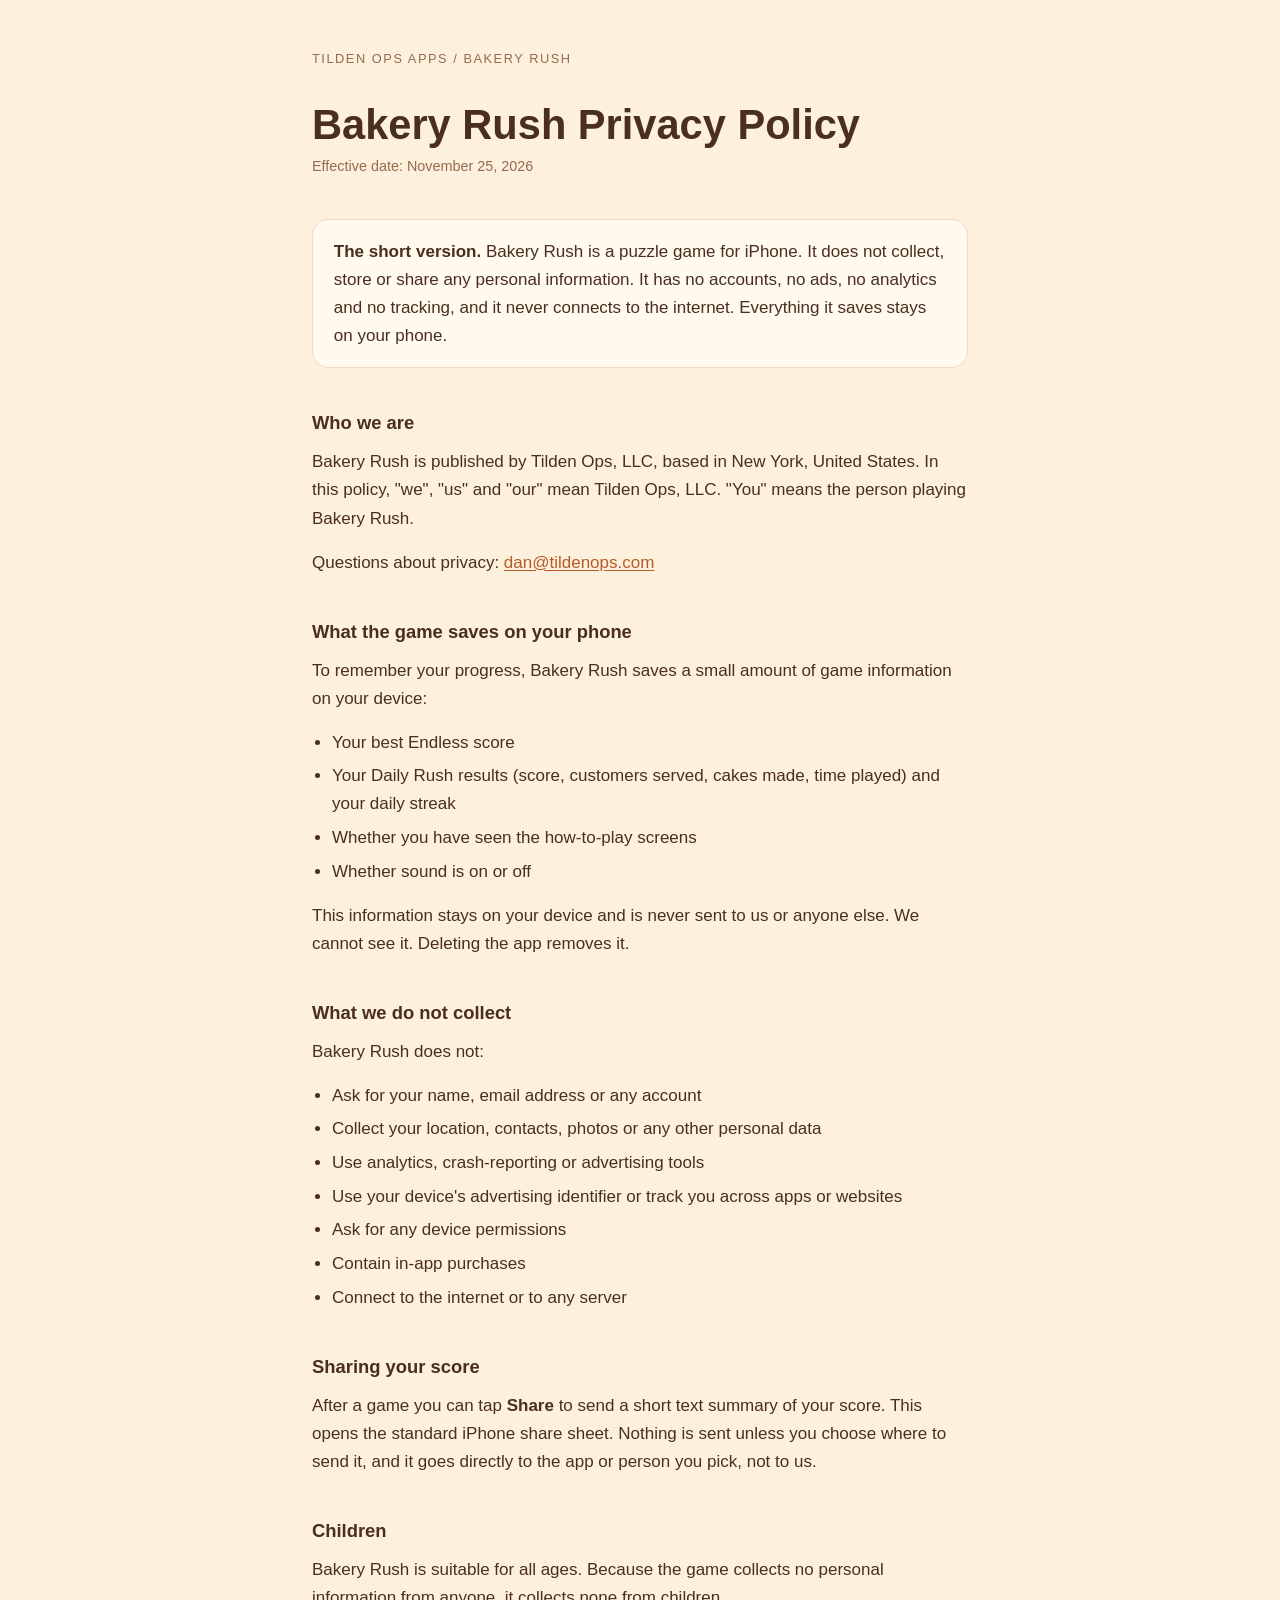
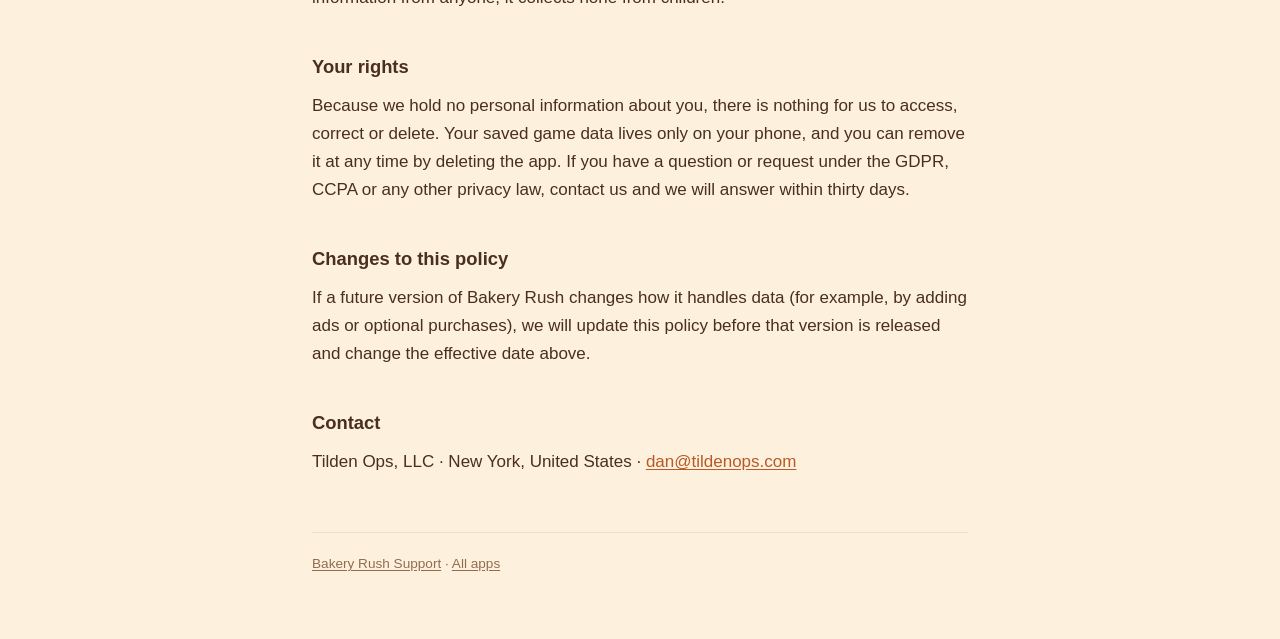
==== bakery-rush/privacy/index.html @ 6649ac48 "Add Bakery Rush privacy policy and support pages Co-Authored-By: Claude Opus 5.5 <noreply@anthropic." ====
<!doctype html>
<html lang="en">
<head>
  <meta charset="utf-8">
  <meta name="viewport" content="width=device-width, initial-scale=1">
  <title>Privacy Policy · Bakery Rush</title>
  <meta name="description" content="Bakery Rush collects no personal data. No accounts, no ads, no analytics, no tracking.">
  <link rel="stylesheet" href="/style.css">
</head>
<body class="bakery-rush">
<main>
  <p class="crumbs"><a href="/">Tilden Ops apps</a> / <a href="/bakery-rush/support/">Bakery Rush</a></p>
  <h1>Bakery Rush Privacy Policy</h1>
  <p class="meta">Effective date: November 25, 2026</p>

  <div class="summary">
    <p><strong>The short version.</strong> Bakery Rush is a puzzle game for iPhone. It does not collect, store or share any personal information. It has no accounts, no ads, no analytics and no tracking, and it never connects to the internet. Everything it saves stays on your phone.</p>
  </div>

  <h2>Who we are</h2>
  <p>Bakery Rush is published by Tilden Ops, LLC, based in New York, United States. In this policy, "we", "us" and "our" mean Tilden Ops, LLC. "You" means the person playing Bakery Rush.</p>
  <p>Questions about privacy: <a href="mailto:dan@tildenops.com">dan@tildenops.com</a></p>

  <h2>What the game saves on your phone</h2>
  <p>To remember your progress, Bakery Rush saves a small amount of game information on your device:</p>
  <ul>
    <li>Your best Endless score</li>
    <li>Your Daily Rush results (score, customers served, cakes made, time played) and your daily streak</li>
    <li>Whether you have seen the how-to-play screens</li>
    <li>Whether sound is on or off</li>
  </ul>
  <p>This information stays on your device and is never sent to us or anyone else. We cannot see it. Deleting the app removes it.</p>

  <h2>What we do not collect</h2>
  <p>Bakery Rush does not:</p>
  <ul>
    <li>Ask for your name, email address or any account</li>
    <li>Collect your location, contacts, photos or any other personal data</li>
    <li>Use analytics, crash-reporting or advertising tools</li>
    <li>Use your device's advertising identifier or track you across apps or websites</li>
    <li>Ask for any device permissions</li>
    <li>Contain in-app purchases</li>
    <li>Connect to the internet or to any server</li>
  </ul>

  <h2>Sharing your score</h2>
  <p>After a game you can tap <strong>Share</strong> to send a short text summary of your score. This opens the standard iPhone share sheet. Nothing is sent unless you choose where to send it, and it goes directly to the app or person you pick, not to us.</p>

  <h2>Children</h2>
  <p>Bakery Rush is suitable for all ages. Because the game collects no personal information from anyone, it collects none from children.</p>

  <h2>Your rights</h2>
  <p>Because we hold no personal information about you, there is nothing for us to access, correct or delete. Your saved game data lives only on your phone, and you can remove it at any time by deleting the app. If you have a question or request under the GDPR, CCPA or any other privacy law, contact us and we will answer within thirty days.</p>

  <h2>Changes to this policy</h2>
  <p>If a future version of Bakery Rush changes how it handles data (for example, by adding ads or optional purchases), we will update this policy before that version is released and change the effective date above.</p>

  <h2>Contact</h2>
  <p>Tilden Ops, LLC · New York, United States · <a href="mailto:dan@tildenops.com">dan@tildenops.com</a></p>

  <footer><a href="/bakery-rush/support/">Bakery Rush Support</a> · <a href="/">All apps</a></footer>
</main>
</body>
</html>
---- style.css ----
:root {
  --bg: #faf7f2;
  --card: #ffffff;
  --ink: #2b2420;
  --ink-soft: #6f655d;
  --accent: #2b2420;
  --line: #e8e1d8;
}

body.bakery-rush {
  --bg: #fdf1de;
  --card: #fff9ee;
  --ink: #4a2e1f;
  --ink-soft: #946b4f;
  --accent: #b85a26;
  --line: #f0dcc0;
}

* { box-sizing: border-box; }

html { -webkit-text-size-adjust: 100%; }

body {
  margin: 0;
  background: var(--bg);
  color: var(--ink);
  font: 17px/1.65 -apple-system, BlinkMacSystemFont, "Segoe UI", Roboto, Helvetica, Arial, sans-serif;
}

main {
  max-width: 44rem;
  margin: 0 auto;
  padding: 3rem 1.5rem 4rem;
}

.crumbs {
  font-size: 0.8rem;
  letter-spacing: 0.12em;
  text-transform: uppercase;
  color: var(--ink-soft);
  margin: 0 0 2rem;
}

.crumbs a { color: inherit; text-decoration: none; }
.crumbs a:hover { color: var(--accent); }

h1 {
  font-family: ui-rounded, "SF Pro Rounded", -apple-system, sans-serif;
  font-size: clamp(2rem, 6vw, 2.6rem);
  line-height: 1.15;
  margin: 0 0 0.4rem;
}

.meta { color: var(--ink-soft); font-size: 0.9rem; margin: 0 0 2.5rem; }

h2 {
  font-size: 1.15rem;
  margin: 2.5rem 0 0.6rem;
}

p, ul { margin: 0 0 1rem; }
ul { padding-left: 1.25rem; }
li { margin-bottom: 0.35rem; }

a { color: var(--accent); text-underline-offset: 2px; }

.summary {
  background: var(--card);
  border: 1px solid var(--line);
  border-radius: 1rem;
  padding: 1.1rem 1.3rem;
}

.summary p:last-child { margin-bottom: 0; }

.faq h3 { font-size: 1rem; margin: 1.5rem 0 0.25rem; }

.apps { list-style: none; padding: 0; }

.apps li {
  background: var(--card);
  border: 1px solid var(--line);
  border-radius: 1rem;
  padding: 1.1rem 1.3rem;
  margin-bottom: 1rem;
}

.apps strong { font-size: 1.1rem; }

footer {
  margin-top: 3.5rem;
  padding-top: 1.25rem;
  border-top: 1px solid var(--line);
  color: var(--ink-soft);
  font-size: 0.85rem;
}

footer a { color: inherit; }
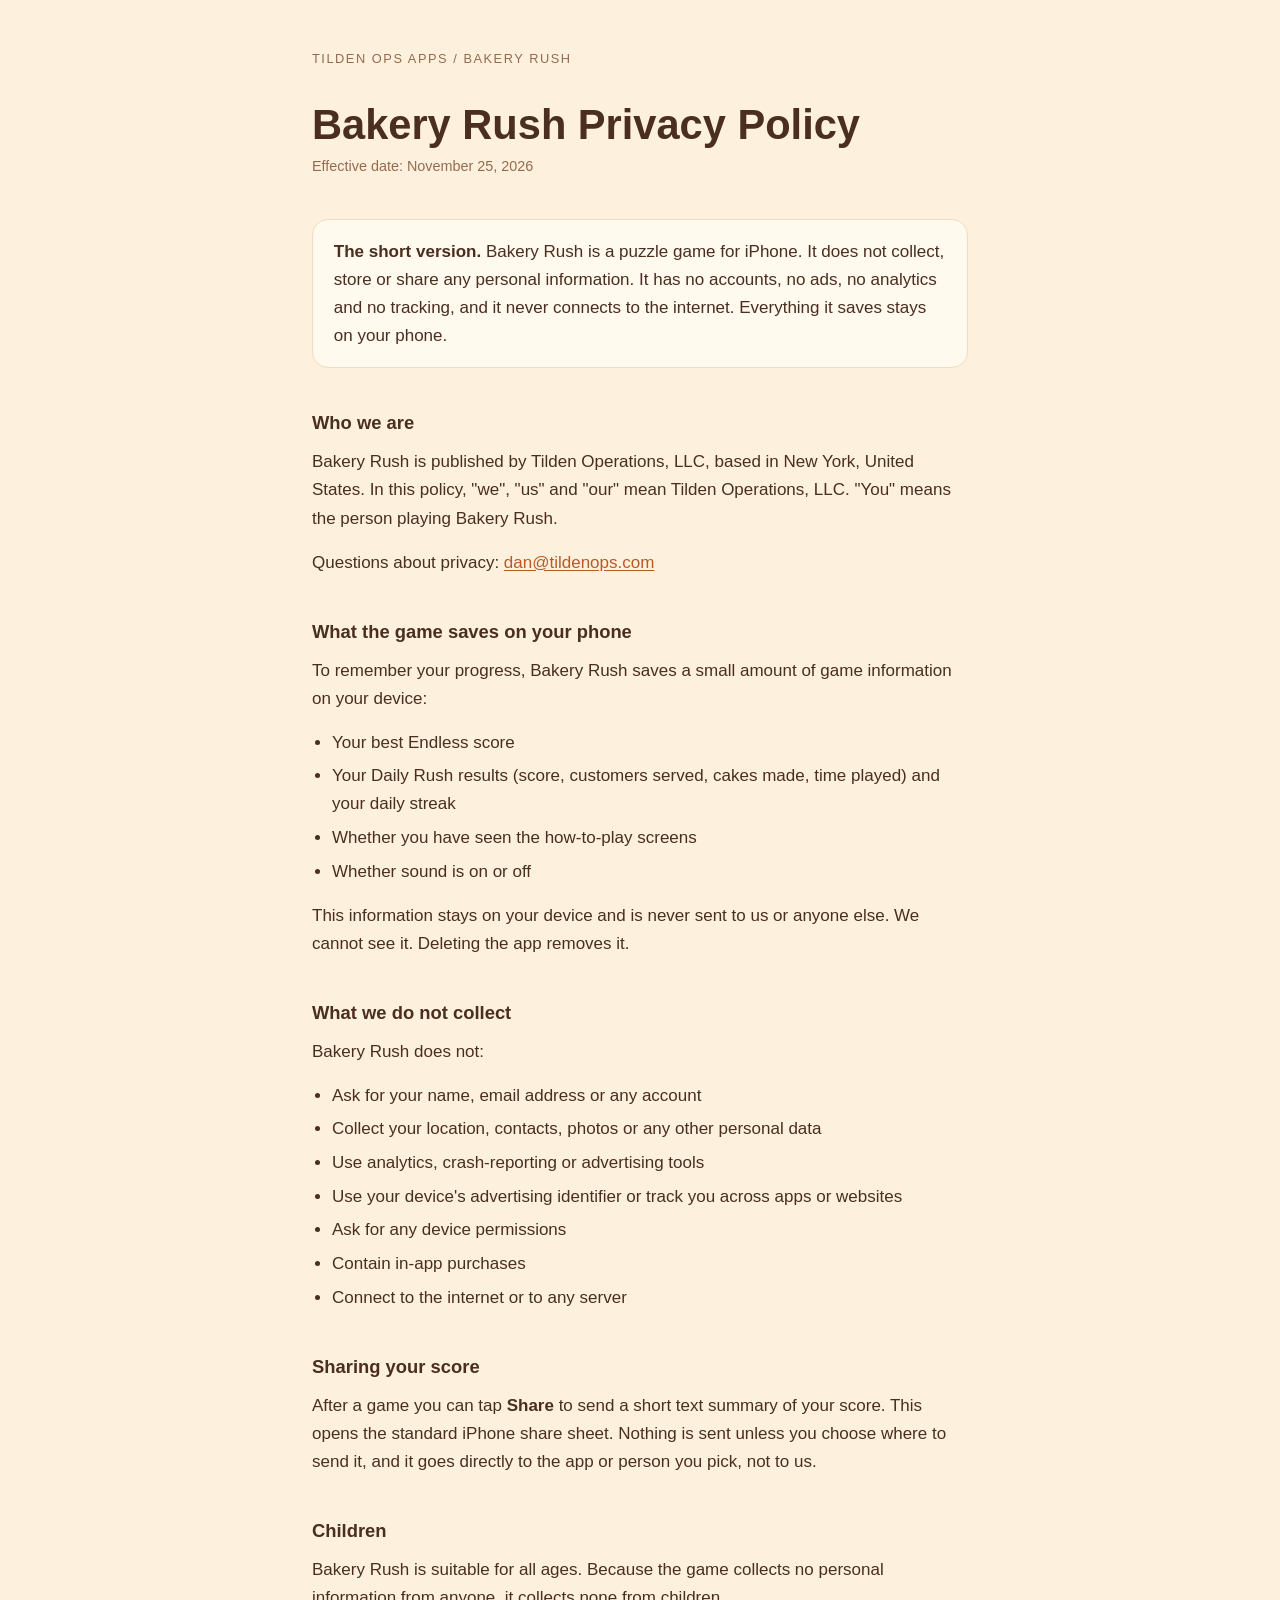
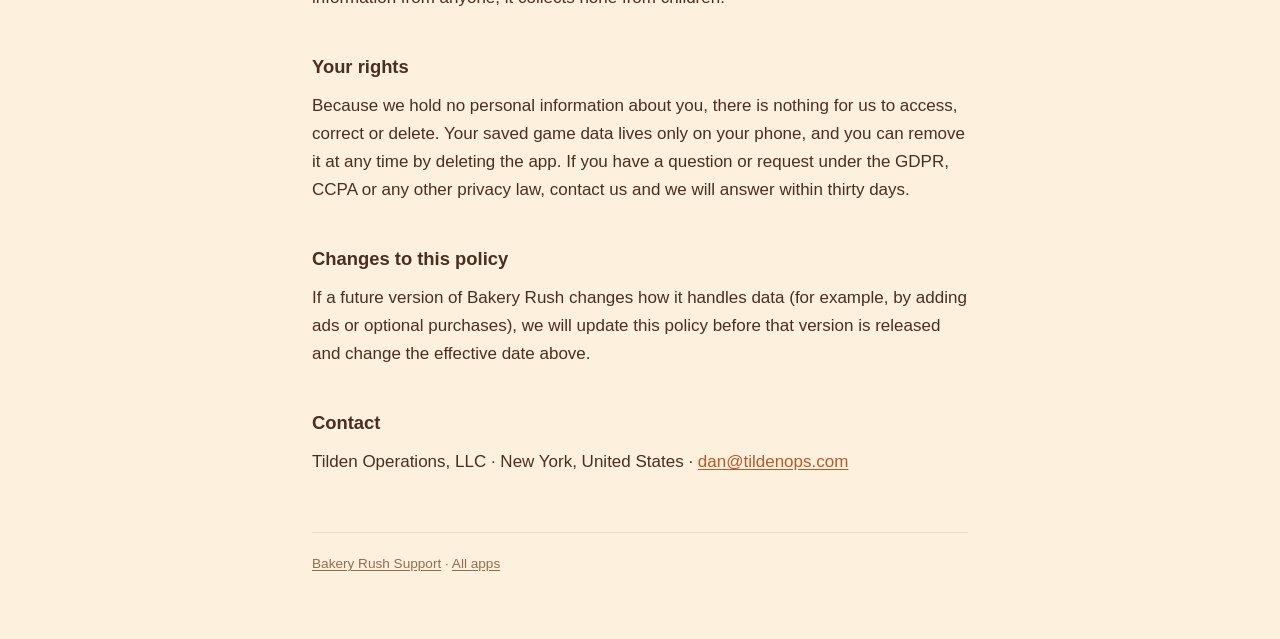
==== commit 35cec0f2: "Use full legal name: Tilden Operations, LLC Co-Authored-By: Claude Opus 5.5 <noreply@anthropic.com>" ====
--- a/bakery-rush/privacy/index.html
+++ b/bakery-rush/privacy/index.html
@@ -18,7 +18,7 @@
   </div>
 
   <h2>Who we are</h2>
-  <p>Bakery Rush is published by Tilden Ops, LLC, based in New York, United States. In this policy, "we", "us" and "our" mean Tilden Ops, LLC. "You" means the person playing Bakery Rush.</p>
+  <p>Bakery Rush is published by Tilden Operations, LLC, based in New York, United States. In this policy, "we", "us" and "our" mean Tilden Operations, LLC. "You" means the person playing Bakery Rush.</p>
   <p>Questions about privacy: <a href="mailto:dan@tildenops.com">dan@tildenops.com</a></p>
 
   <h2>What the game saves on your phone</h2>
@@ -56,7 +56,7 @@
   <p>If a future version of Bakery Rush changes how it handles data (for example, by adding ads or optional purchases), we will update this policy before that version is released and change the effective date above.</p>
 
   <h2>Contact</h2>
-  <p>Tilden Ops, LLC · New York, United States · <a href="mailto:dan@tildenops.com">dan@tildenops.com</a></p>
+  <p>Tilden Operations, LLC · New York, United States · <a href="mailto:dan@tildenops.com">dan@tildenops.com</a></p>
 
   <footer><a href="/bakery-rush/support/">Bakery Rush Support</a> · <a href="/">All apps</a></footer>
 </main>
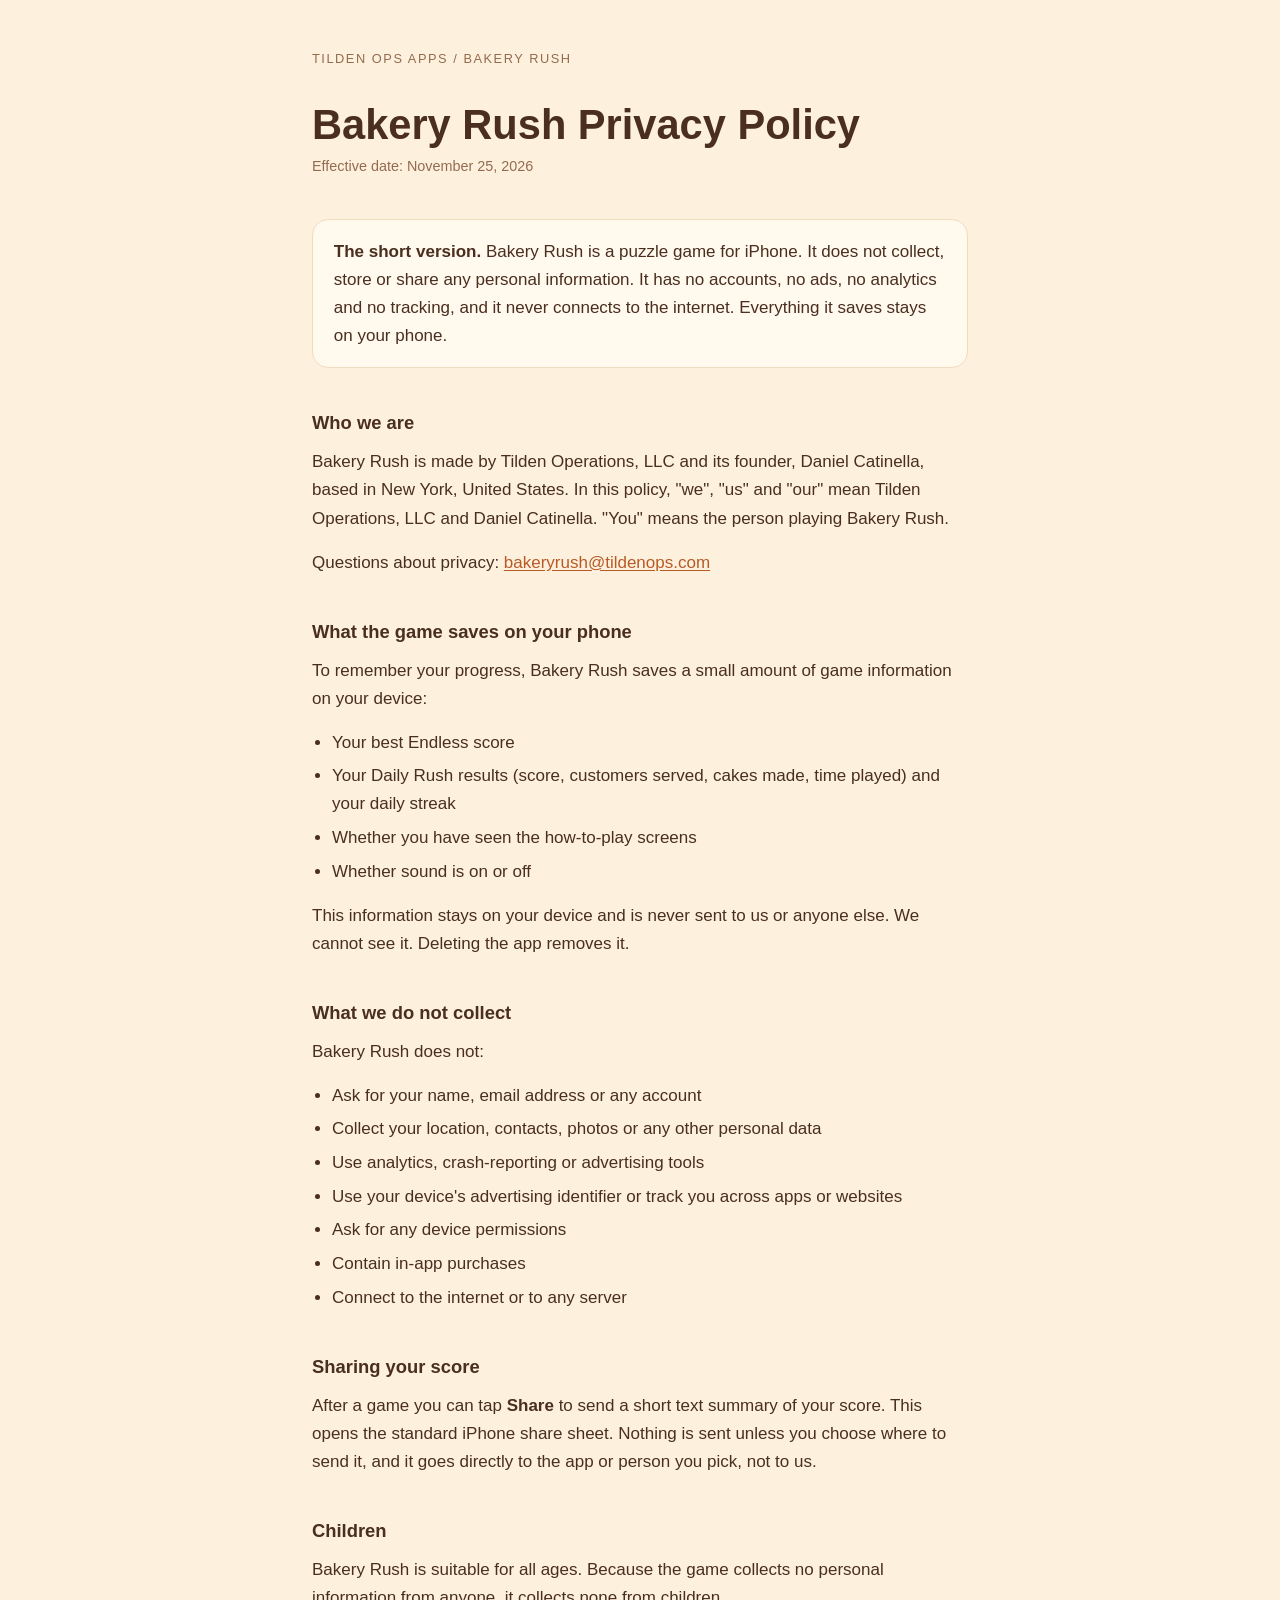
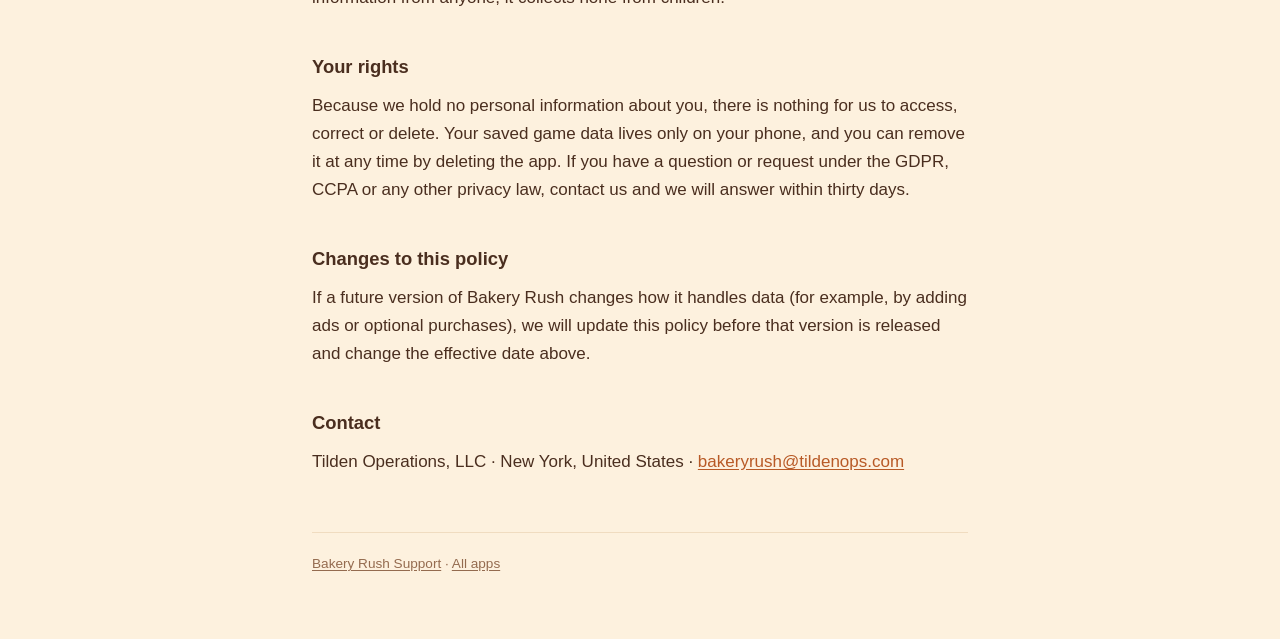
==== commit ced84f49: "Bakery Rush pages: bakeryrush@tildenops.com, name founder alongside LLC Co-Authored-By: Claude Opus " ====
--- a/bakery-rush/privacy/index.html
+++ b/bakery-rush/privacy/index.html
@@ -18,8 +18,8 @@
   </div>
 
   <h2>Who we are</h2>
-  <p>Bakery Rush is published by Tilden Operations, LLC, based in New York, United States. In this policy, "we", "us" and "our" mean Tilden Operations, LLC. "You" means the person playing Bakery Rush.</p>
-  <p>Questions about privacy: <a href="mailto:dan@tildenops.com">dan@tildenops.com</a></p>
+  <p>Bakery Rush is made by Tilden Operations, LLC and its founder, Daniel Catinella, based in New York, United States. In this policy, "we", "us" and "our" mean Tilden Operations, LLC and Daniel Catinella. "You" means the person playing Bakery Rush.</p>
+  <p>Questions about privacy: <a href="mailto:bakeryrush@tildenops.com">bakeryrush@tildenops.com</a></p>
 
   <h2>What the game saves on your phone</h2>
   <p>To remember your progress, Bakery Rush saves a small amount of game information on your device:</p>
@@ -56,7 +56,7 @@
   <p>If a future version of Bakery Rush changes how it handles data (for example, by adding ads or optional purchases), we will update this policy before that version is released and change the effective date above.</p>
 
   <h2>Contact</h2>
-  <p>Tilden Operations, LLC · New York, United States · <a href="mailto:dan@tildenops.com">dan@tildenops.com</a></p>
+  <p>Tilden Operations, LLC · New York, United States · <a href="mailto:bakeryrush@tildenops.com">bakeryrush@tildenops.com</a></p>
 
   <footer><a href="/bakery-rush/support/">Bakery Rush Support</a> · <a href="/">All apps</a></footer>
 </main>
